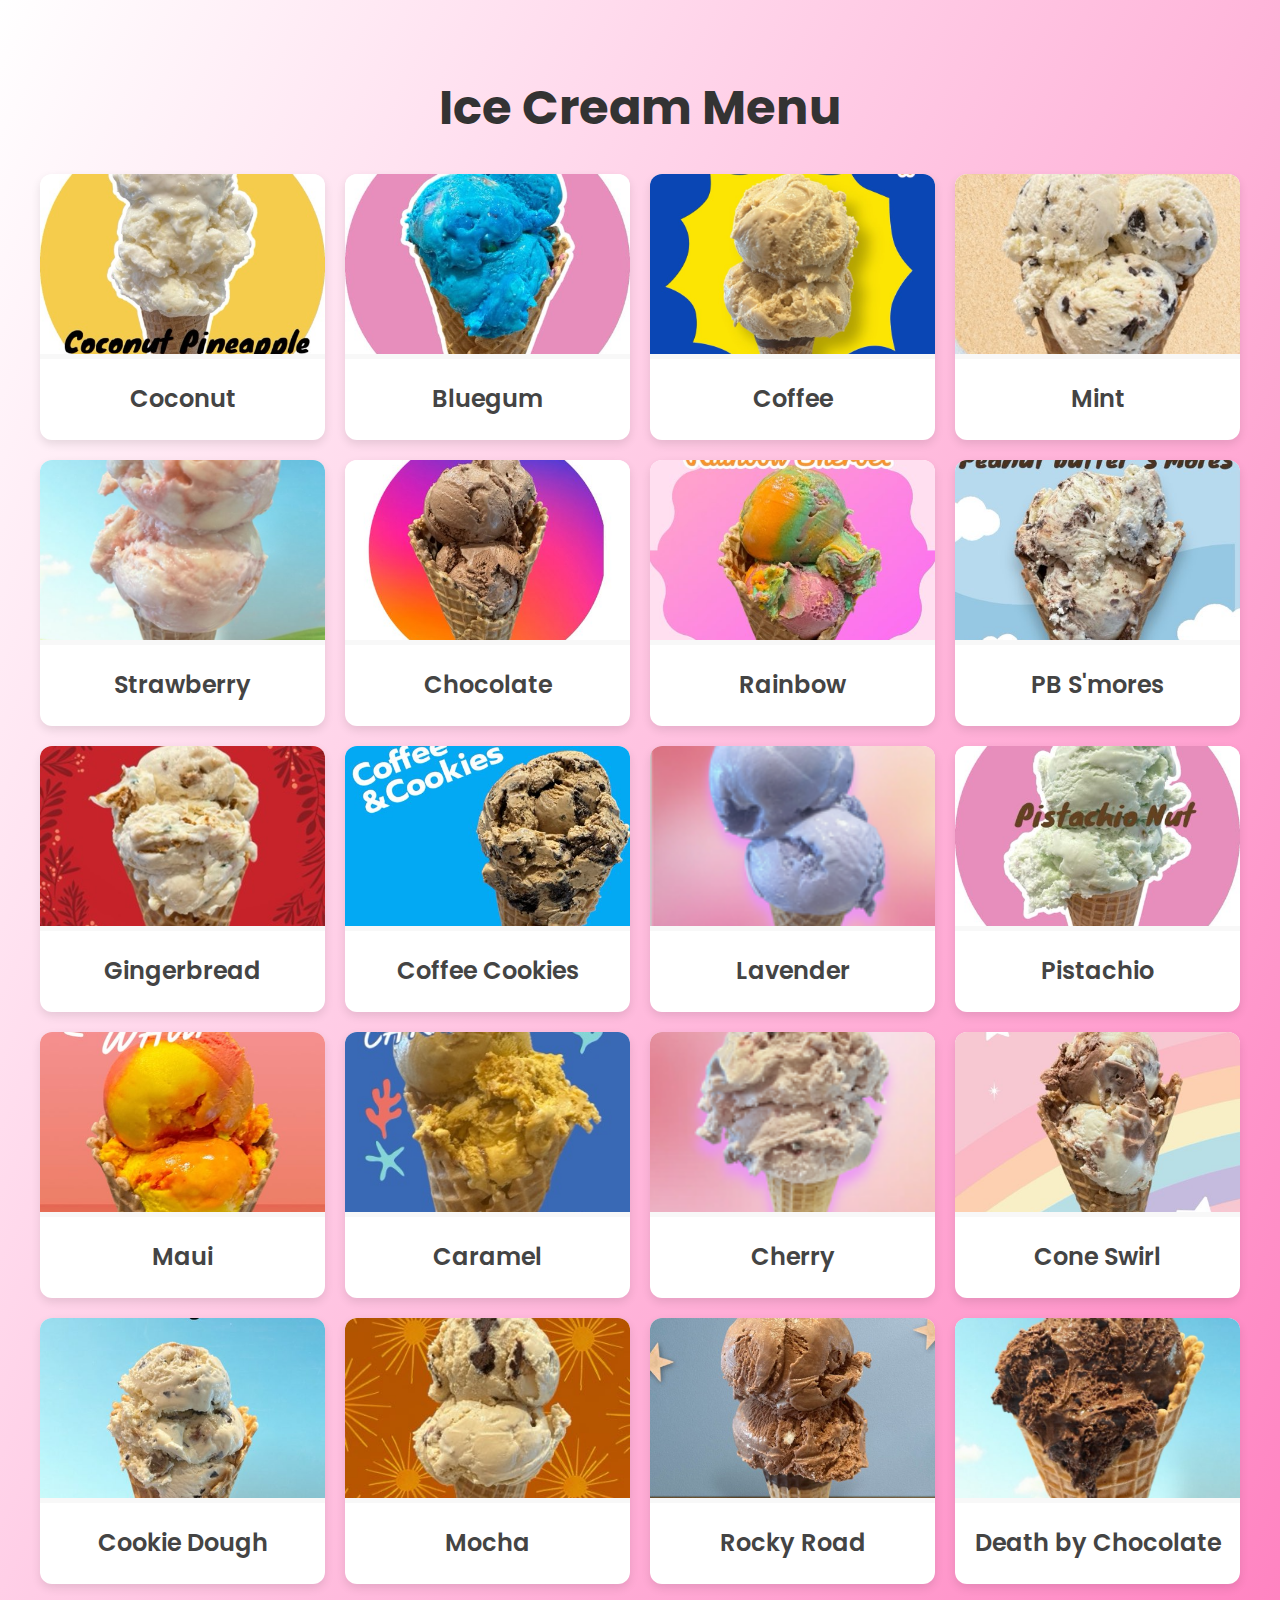
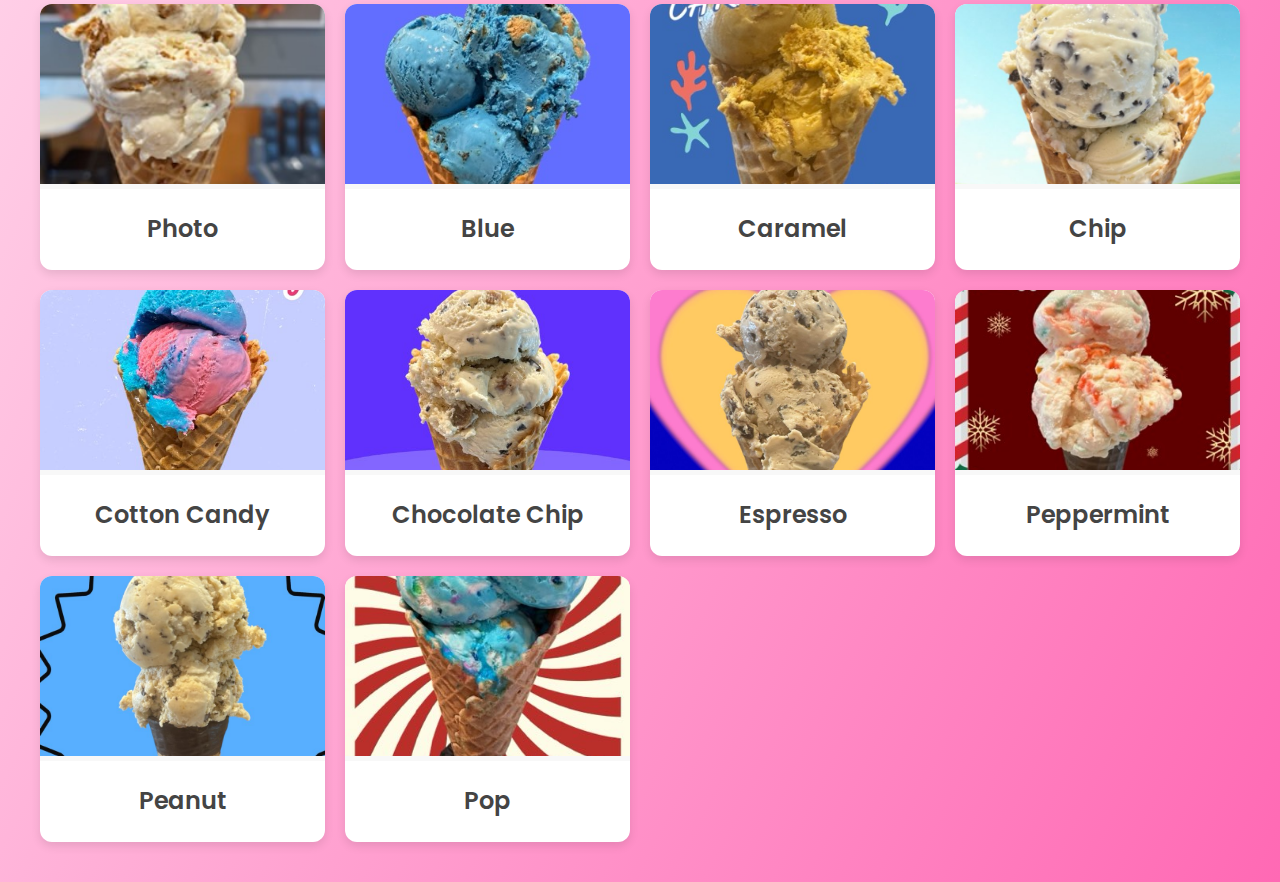
==== menu.html @ 424dde48 "Menu stuff" ====
<!DOCTYPE html>
<html lang="en">

<head>
  <meta charset="UTF-8">
  <meta name="viewport" content="width=device-width, initial-scale=1.0">
  <title>Ice Cream Menu</title>
  <link href="https://fonts.googleapis.com/css2?family=Poppins:wght@300;400;700&display=swap" rel="stylesheet">
  <style>
    body {
      font-family: 'Poppins', sans-serif;
      margin: 0;
      padding: 0;
      background-color: #f5f5f5;
    }

    .container {
      max-width: 1200px;
      margin: 0 auto;
      padding: 40px 20px;
    }

    h1 {
      text-align: center;
      font-size: 3em;
      font-weight: 700;
      color: #333;
      margin-bottom: 30px;
    }

    .menu-grid {
      display: grid;
      grid-template-columns: repeat(auto-fit, minmax(250px, 1fr));
      gap: 20px;
    }

    .flavor-item {
      text-align: center;
      background: #ffffff;
      border-radius: 12px;
      overflow: hidden;
      box-shadow: 0 4px 10px rgba(0, 0, 0, 0.1);
      transition: transform 0.3s ease, box-shadow 0.3s ease;
    }

    .flavor-item img {
      width: 100%;
      height: 180px;
      object-fit: cover;
      border-bottom: 5px solid #f8f8f8;
    }

    .flavor-item h3 {
      font-size: 1.5em;
      font-weight: 600;
      margin-top: 15px;
      color: #444;
    }

    .flavor-item:hover {
      transform: translateY(-10px);
      box-shadow: 0 6px 15px rgba(0, 0, 0, 0.15);
    }

    @media screen and (max-width: 768px) {
      h1 {
        font-size: 2.5em;
      }

      .flavor-item h3 {
        font-size: 1.3em;
      }
    }
     /* Add a pink and white gradient background */
     body {
      background: linear-gradient(to bottom right, #fff, #ff69b4);
    }

    /* Add a footer for branding */
    footer {
      text-align: center;
      padding: 10px 0;
      background-color: #000; /* Black */
      color: #fff; /* White */
      position: relative;
      bottom: 0;
      width: 100%;
      font-size: 1rem;
    }

    /* Add subtle animation on hover */
    .flavor-item img:hover {
      transform: scale(1.05);
      transition: transform 0.3s ease;
    }
  </style>
</head>

<body>
  <div class="container">
    <h1>Ice Cream Menu</h1>
    <div class="menu-grid">
      <div class="flavor-item">
        <img src="images/coconut.jpg" alt="Coconut Ice Cream">
        <h3>Coconut</h3>
      </div>
      <div class="flavor-item">
        <img src="images/bluegum.jpg" alt="Bluegum Ice Cream">
        <h3>Bluegum</h3>
      </div>
      <div class="flavor-item">
        <img src="images/coffee.jpg" alt="Coffee Ice Cream">
        <h3>Coffee</h3>
      </div>
      <div class="flavor-item">
        <img src="images/mint.jpg" alt="Mint Ice Cream">
        <h3>Mint</h3>
      </div>
      <div class="flavor-item">
        <img src="images/strawberry.jpg" alt="Strawberry Ice Cream">
        <h3>Strawberry</h3>
      </div>
      <div class="flavor-item">
        <img src="images/chocolate.jpg" alt="Chocolate Ice Cream">
        <h3>Chocolate</h3>
      </div>
      <div class="flavor-item">
        <img src="images/rainbow.jpg" alt="Rainbow Ice Cream">
        <h3>Rainbow</h3>
      </div>
      <div class="flavor-item">
        <img src="images/pbsmores.jpg" alt="PB S'mores Ice Cream">
        <h3>PB S'mores</h3>
      </div>
      <div class="flavor-item">
        <img src="images/gingerbread.jpg" alt="Gingerbread Ice Cream">
        <h3>Gingerbread</h3>
      </div>
      <div class="flavor-item">
        <img src="images/coffeecookies.jpg" alt="Coffee Cookies Ice Cream">
        <h3>Coffee Cookies</h3>
      </div>
      <div class="flavor-item">
        <img src="images/lavender.jpg" alt="Lavender Ice Cream">
        <h3>Lavender</h3>
      </div>
      <div class="flavor-item">
        <img src="images/pistachio.jpg" alt="Pistachio Ice Cream">
        <h3>Pistachio</h3>
      </div>
      <div class="flavor-item">
        <img src="images/maui.jpg" alt="Maui Ice Cream">
        <h3>Maui</h3>
      </div>
      <div class="flavor-item">
        <img src="images/caramel.jpg" alt="Caramel Ice Cream">
        <h3>Caramel</h3>
      </div>
      <div class="flavor-item">
        <img src="images/cherry.png" alt="Cherry Ice Cream">
        <h3>Cherry</h3>
      </div>
      <div class="flavor-item">
        <img src="images/coneswirl.jpg" alt="Cone Swirl Ice Cream">
        <h3>Cone Swirl</h3>
      </div>
      <div class="flavor-item">
        <img src="images/cookiedough.jpg" alt="Cookie Dough Ice Cream">
        <h3>Cookie Dough</h3>
      </div>
      <div class="flavor-item">
        <img src="images/mocha.jpg" alt="Mocha Ice Cream">
        <h3>Mocha</h3>
      </div>
      <div class="flavor-item">
        <img src="images/rocky.jpg" alt="Rocky Road Ice Cream">
        <h3>Rocky Road</h3>
      </div>
      <div class="flavor-item">
        <img src="images/death.jpg" alt="Death by Chocolate Ice Cream">
        <h3>Death by Chocolate</h3>
      </div>
      <div class="flavor-item">
        <img src="images/photo.jpg" alt="Photo Ice Cream">
        <h3>Photo</h3>
      </div>
      <div class="flavor-item">
        <img src="images/blue.jpg" alt="Blue Ice Cream">
        <h3>Blue</h3>
      </div>
      <div class="flavor-item">
        <img src="images/caramel.jpg" alt="Caramel Ice Cream">
        <h3>Caramel</h3>
      </div>
      <div class="flavor-item">
        <img src="images/chip.jpg" alt="Chip Ice Cream">
        <h3>Chip</h3>
      </div>
      <div class="flavor-item">
        <img src="images/cotton.jpg" alt="Cotton Candy Ice Cream">
        <h3>Cotton Candy</h3>
      </div>
      <div class="flavor-item">
        <img src="images/chocolatechip.jpg" alt="Chocolate Chip Ice Cream">
        <h3>Chocolate Chip</h3>
      </div>
      <div class="flavor-item">
        <img src="images/espresso.jpg" alt="Espresso Ice Cream">
        <h3>Espresso</h3>
      </div>
      <div class="flavor-item">
        <img src="images/peppermint.jpg" alt="Peppermint Ice Cream">
        <h3>Peppermint</h3>
      </div>
      <div class="flavor-item">
        <img src="images/peanut.jpg" alt="Peanut Ice Cream">
        <h3>Peanut</h3>
      </div>
      <div class="flavor-item">
        <img src="images/pop.jpg" alt="Pop Ice Cream">
        <h3>Pop</h3>
      </div>

    </div>
  </div>
</body>

</html>
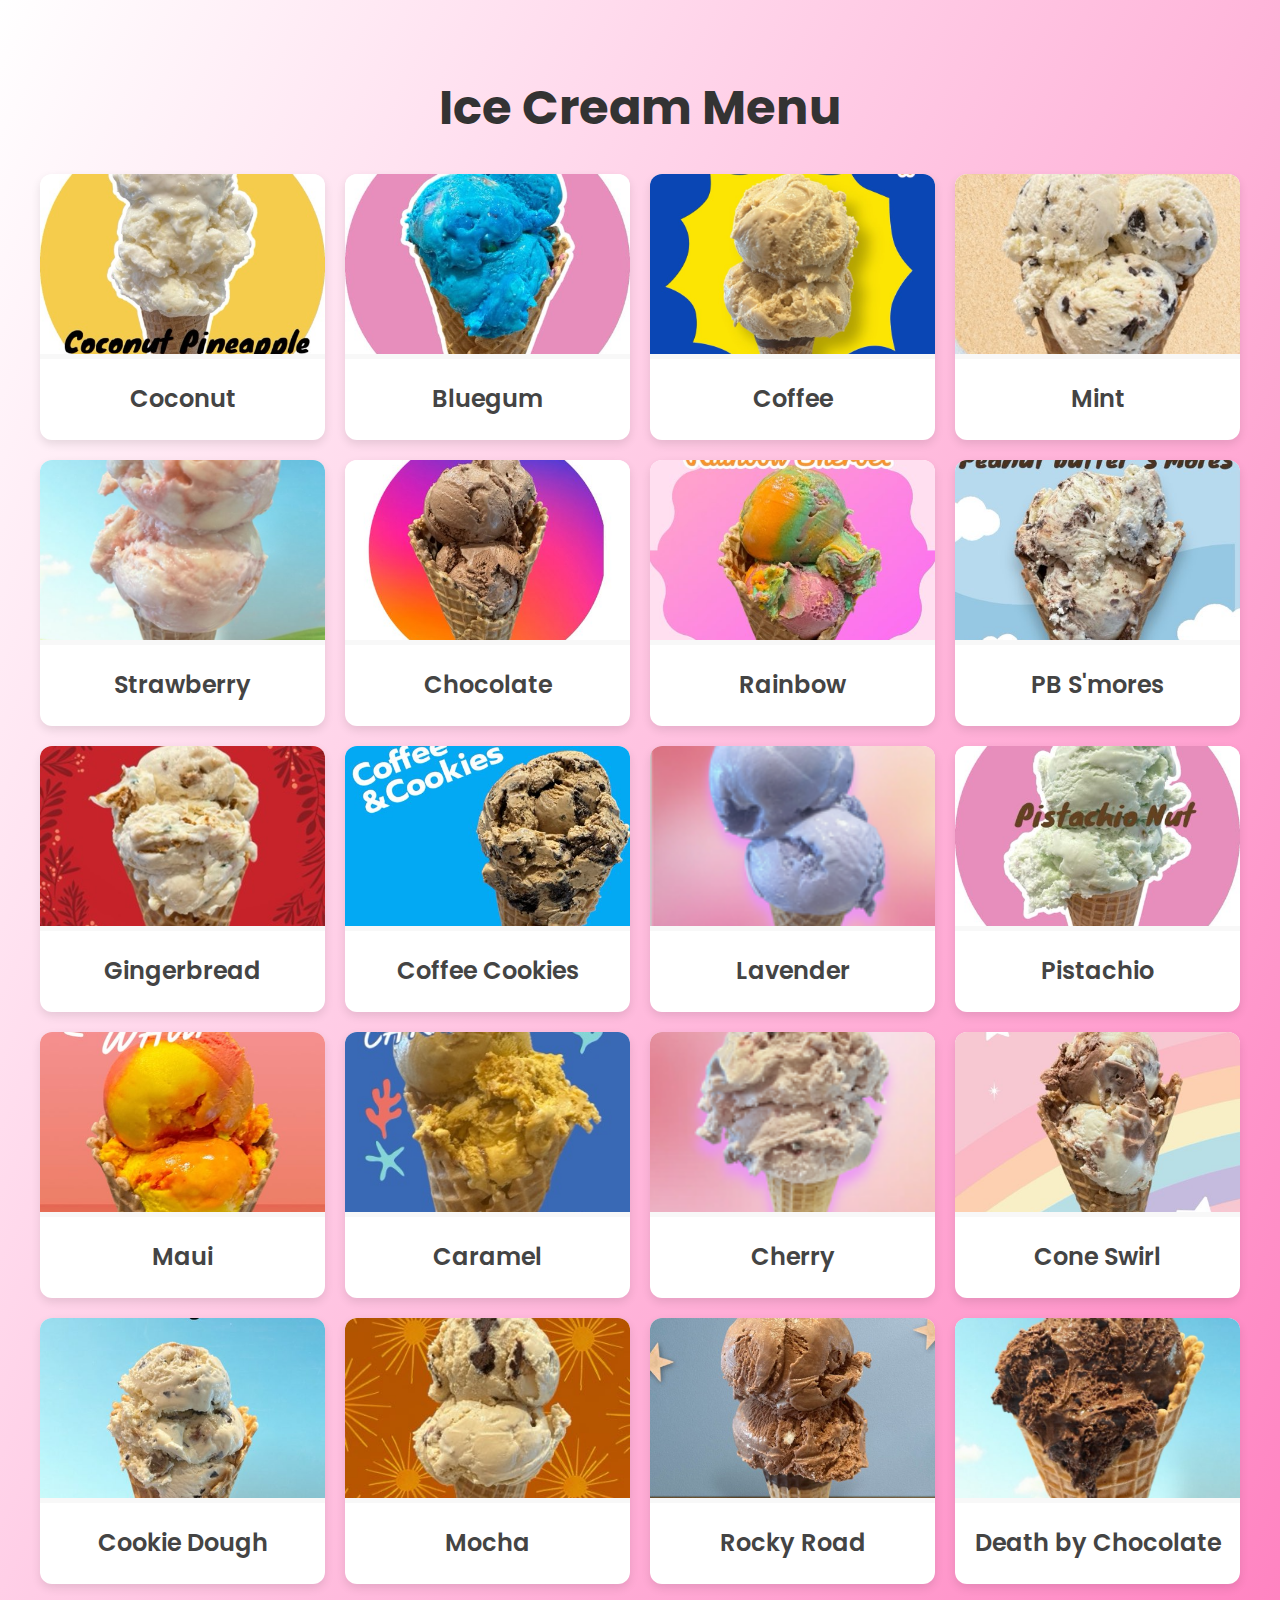
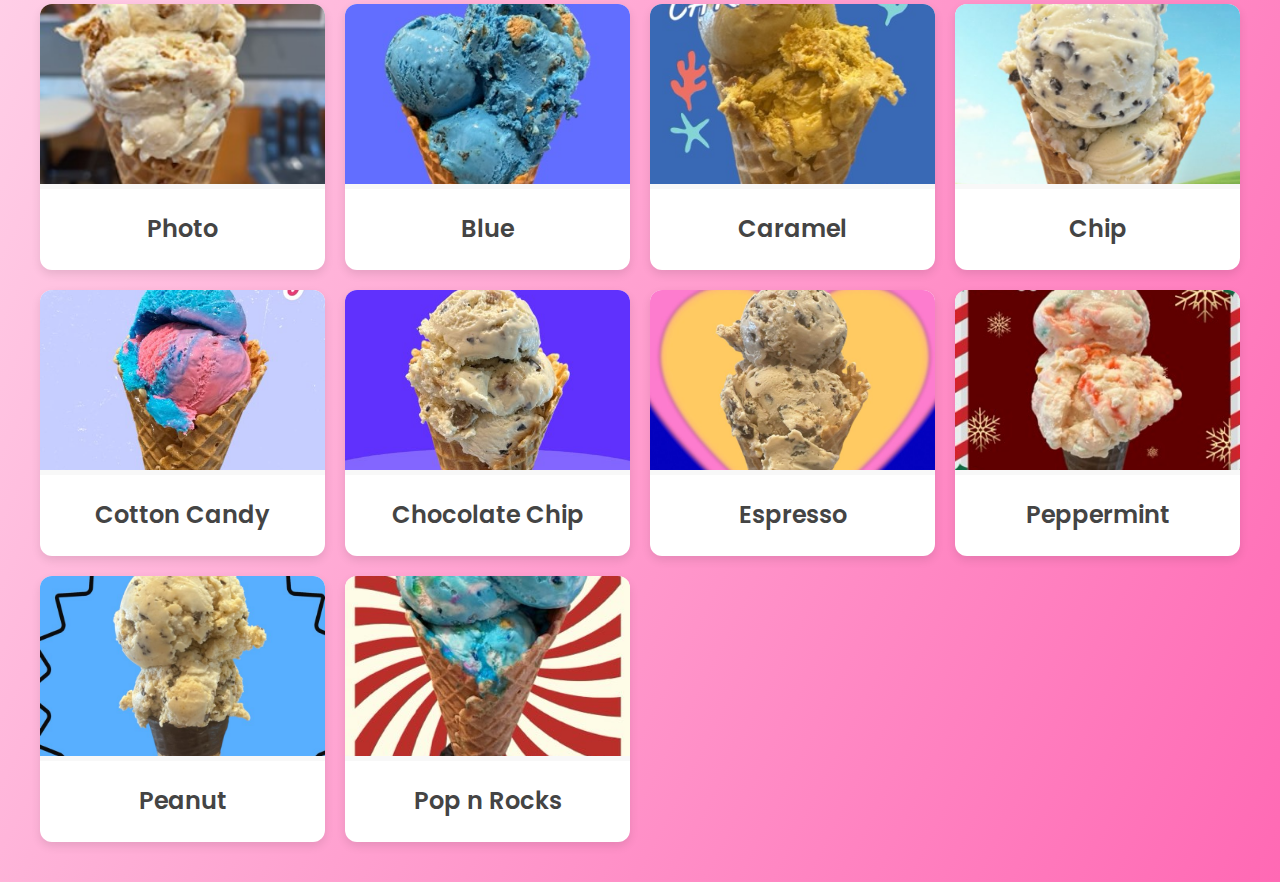
==== commit 436a1640: "Pop n Rocks" ====
--- a/menu.html
+++ b/menu.html
@@ -218,7 +218,7 @@
       </div>
       <div class="flavor-item">
         <img src="images/pop.jpg" alt="Pop Ice Cream">
-        <h3>Pop</h3>
+        <h3>Pop n Rocks</h3>
       </div>
 
     </div>
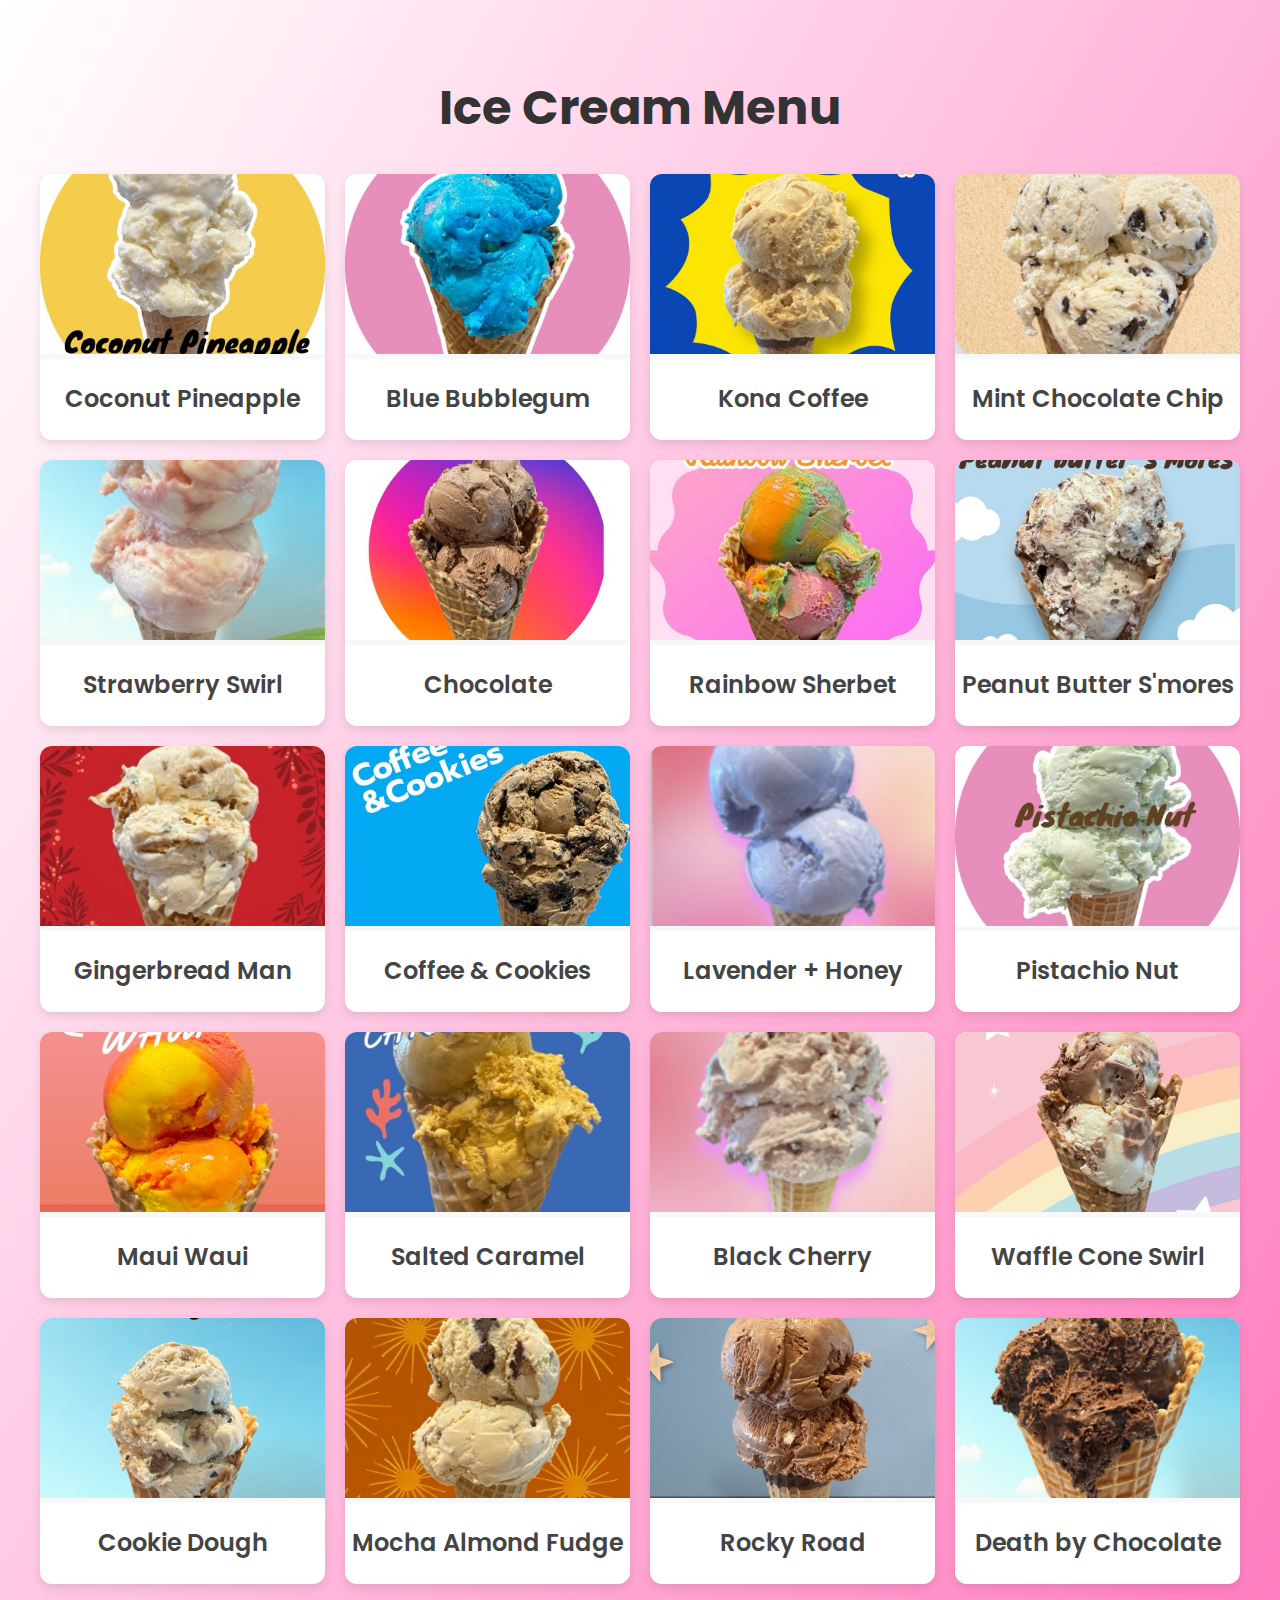
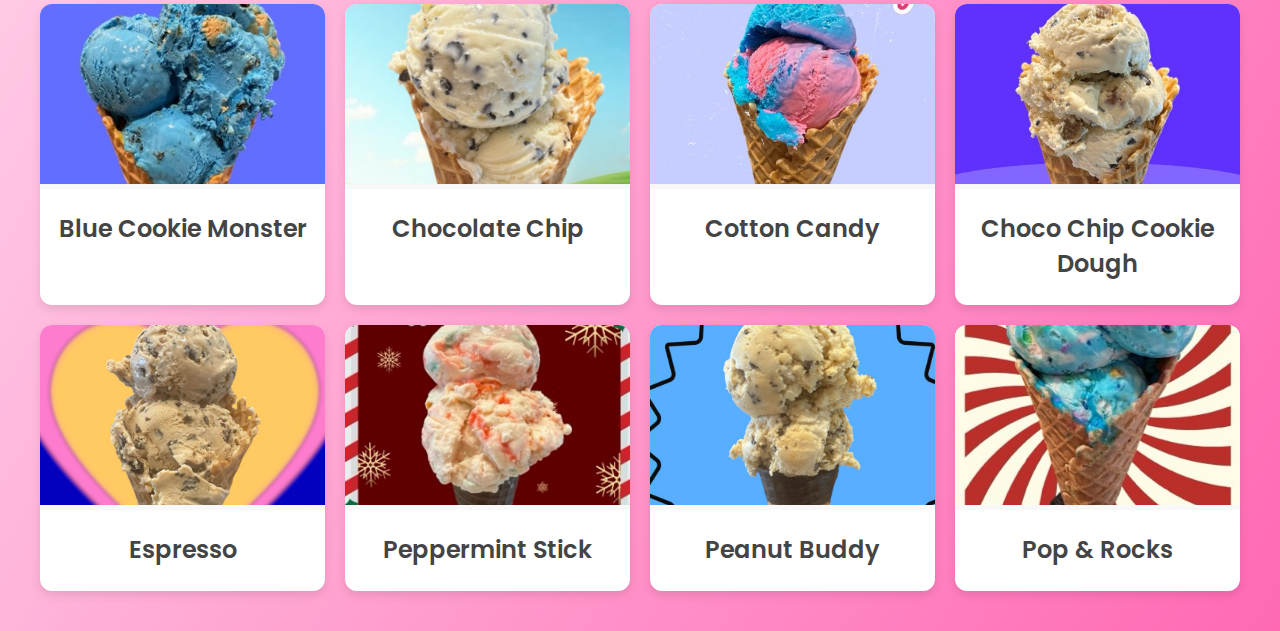
==== commit e48663f4: "Removed duplicate images and updated the menu layout" ====
--- a/menu.html
+++ b/menu.html
@@ -102,23 +102,23 @@
     <div class="menu-grid">
       <div class="flavor-item">
         <img src="images/coconut.jpg" alt="Coconut Ice Cream">
-        <h3>Coconut</h3>
+        <h3>Coconut Pineapple</h3>
       </div>
       <div class="flavor-item">
         <img src="images/bluegum.jpg" alt="Bluegum Ice Cream">
-        <h3>Bluegum</h3>
+        <h3>Blue Bubblegum</h3>
       </div>
       <div class="flavor-item">
         <img src="images/coffee.jpg" alt="Coffee Ice Cream">
-        <h3>Coffee</h3>
+        <h3>Kona Coffee</h3>
       </div>
       <div class="flavor-item">
         <img src="images/mint.jpg" alt="Mint Ice Cream">
-        <h3>Mint</h3>
+        <h3>Mint Chocolate Chip</h3>
       </div>
       <div class="flavor-item">
         <img src="images/strawberry.jpg" alt="Strawberry Ice Cream">
-        <h3>Strawberry</h3>
+        <h3>Strawberry Swirl</h3>
       </div>
       <div class="flavor-item">
         <img src="images/chocolate.jpg" alt="Chocolate Ice Cream">
@@ -126,43 +126,43 @@
       </div>
       <div class="flavor-item">
         <img src="images/rainbow.jpg" alt="Rainbow Ice Cream">
-        <h3>Rainbow</h3>
+        <h3>Rainbow Sherbet</h3>
       </div>
       <div class="flavor-item">
         <img src="images/pbsmores.jpg" alt="PB S'mores Ice Cream">
-        <h3>PB S'mores</h3>
+        <h3>Peanut Butter S'mores</h3>
       </div>
       <div class="flavor-item">
         <img src="images/gingerbread.jpg" alt="Gingerbread Ice Cream">
-        <h3>Gingerbread</h3>
+        <h3>Gingerbread Man</h3>
       </div>
       <div class="flavor-item">
         <img src="images/coffeecookies.jpg" alt="Coffee Cookies Ice Cream">
-        <h3>Coffee Cookies</h3>
+        <h3>Coffee & Cookies</h3>
       </div>
       <div class="flavor-item">
         <img src="images/lavender.jpg" alt="Lavender Ice Cream">
-        <h3>Lavender</h3>
+        <h3>Lavender + Honey</h3>
       </div>
       <div class="flavor-item">
         <img src="images/pistachio.jpg" alt="Pistachio Ice Cream">
-        <h3>Pistachio</h3>
+        <h3>Pistachio Nut</h3>
       </div>
       <div class="flavor-item">
         <img src="images/maui.jpg" alt="Maui Ice Cream">
-        <h3>Maui</h3>
+        <h3>Maui Waui</h3>
       </div>
       <div class="flavor-item">
         <img src="images/caramel.jpg" alt="Caramel Ice Cream">
-        <h3>Caramel</h3>
+        <h3>Salted Caramel</h3>
       </div>
       <div class="flavor-item">
         <img src="images/cherry.png" alt="Cherry Ice Cream">
-        <h3>Cherry</h3>
+        <h3>Black Cherry</h3>
       </div>
       <div class="flavor-item">
         <img src="images/coneswirl.jpg" alt="Cone Swirl Ice Cream">
-        <h3>Cone Swirl</h3>
+        <h3>Waffle Cone Swirl</h3>
       </div>
       <div class="flavor-item">
         <img src="images/cookiedough.jpg" alt="Cookie Dough Ice Cream">
@@ -170,7 +170,7 @@
       </div>
       <div class="flavor-item">
         <img src="images/mocha.jpg" alt="Mocha Ice Cream">
-        <h3>Mocha</h3>
+        <h3>Mocha Almond Fudge</h3>
       </div>
       <div class="flavor-item">
         <img src="images/rocky.jpg" alt="Rocky Road Ice Cream">
@@ -181,20 +181,12 @@
         <h3>Death by Chocolate</h3>
       </div>
       <div class="flavor-item">
-        <img src="images/photo.jpg" alt="Photo Ice Cream">
-        <h3>Photo</h3>
-      </div>
-      <div class="flavor-item">
         <img src="images/blue.jpg" alt="Blue Ice Cream">
-        <h3>Blue</h3>
-      </div>
-      <div class="flavor-item">
-        <img src="images/caramel.jpg" alt="Caramel Ice Cream">
-        <h3>Caramel</h3>
+        <h3>Blue Cookie Monster</h3>
       </div>
       <div class="flavor-item">
         <img src="images/chip.jpg" alt="Chip Ice Cream">
-        <h3>Chip</h3>
+        <h3>Chocolate Chip</h3>
       </div>
       <div class="flavor-item">
         <img src="images/cotton.jpg" alt="Cotton Candy Ice Cream">
@@ -202,7 +194,7 @@
       </div>
       <div class="flavor-item">
         <img src="images/chocolatechip.jpg" alt="Chocolate Chip Ice Cream">
-        <h3>Chocolate Chip</h3>
+        <h3>Choco Chip Cookie Dough</h3>
       </div>
       <div class="flavor-item">
         <img src="images/espresso.jpg" alt="Espresso Ice Cream">
@@ -210,15 +202,15 @@
       </div>
       <div class="flavor-item">
         <img src="images/peppermint.jpg" alt="Peppermint Ice Cream">
-        <h3>Peppermint</h3>
+        <h3>Peppermint Stick</h3>
       </div>
       <div class="flavor-item">
         <img src="images/peanut.jpg" alt="Peanut Ice Cream">
-        <h3>Peanut</h3>
+        <h3>Peanut Buddy</h3>
       </div>
       <div class="flavor-item">
         <img src="images/pop.jpg" alt="Pop Ice Cream">
-        <h3>Pop n Rocks</h3>
+        <h3>Pop & Rocks</h3>
       </div>
 
     </div>
